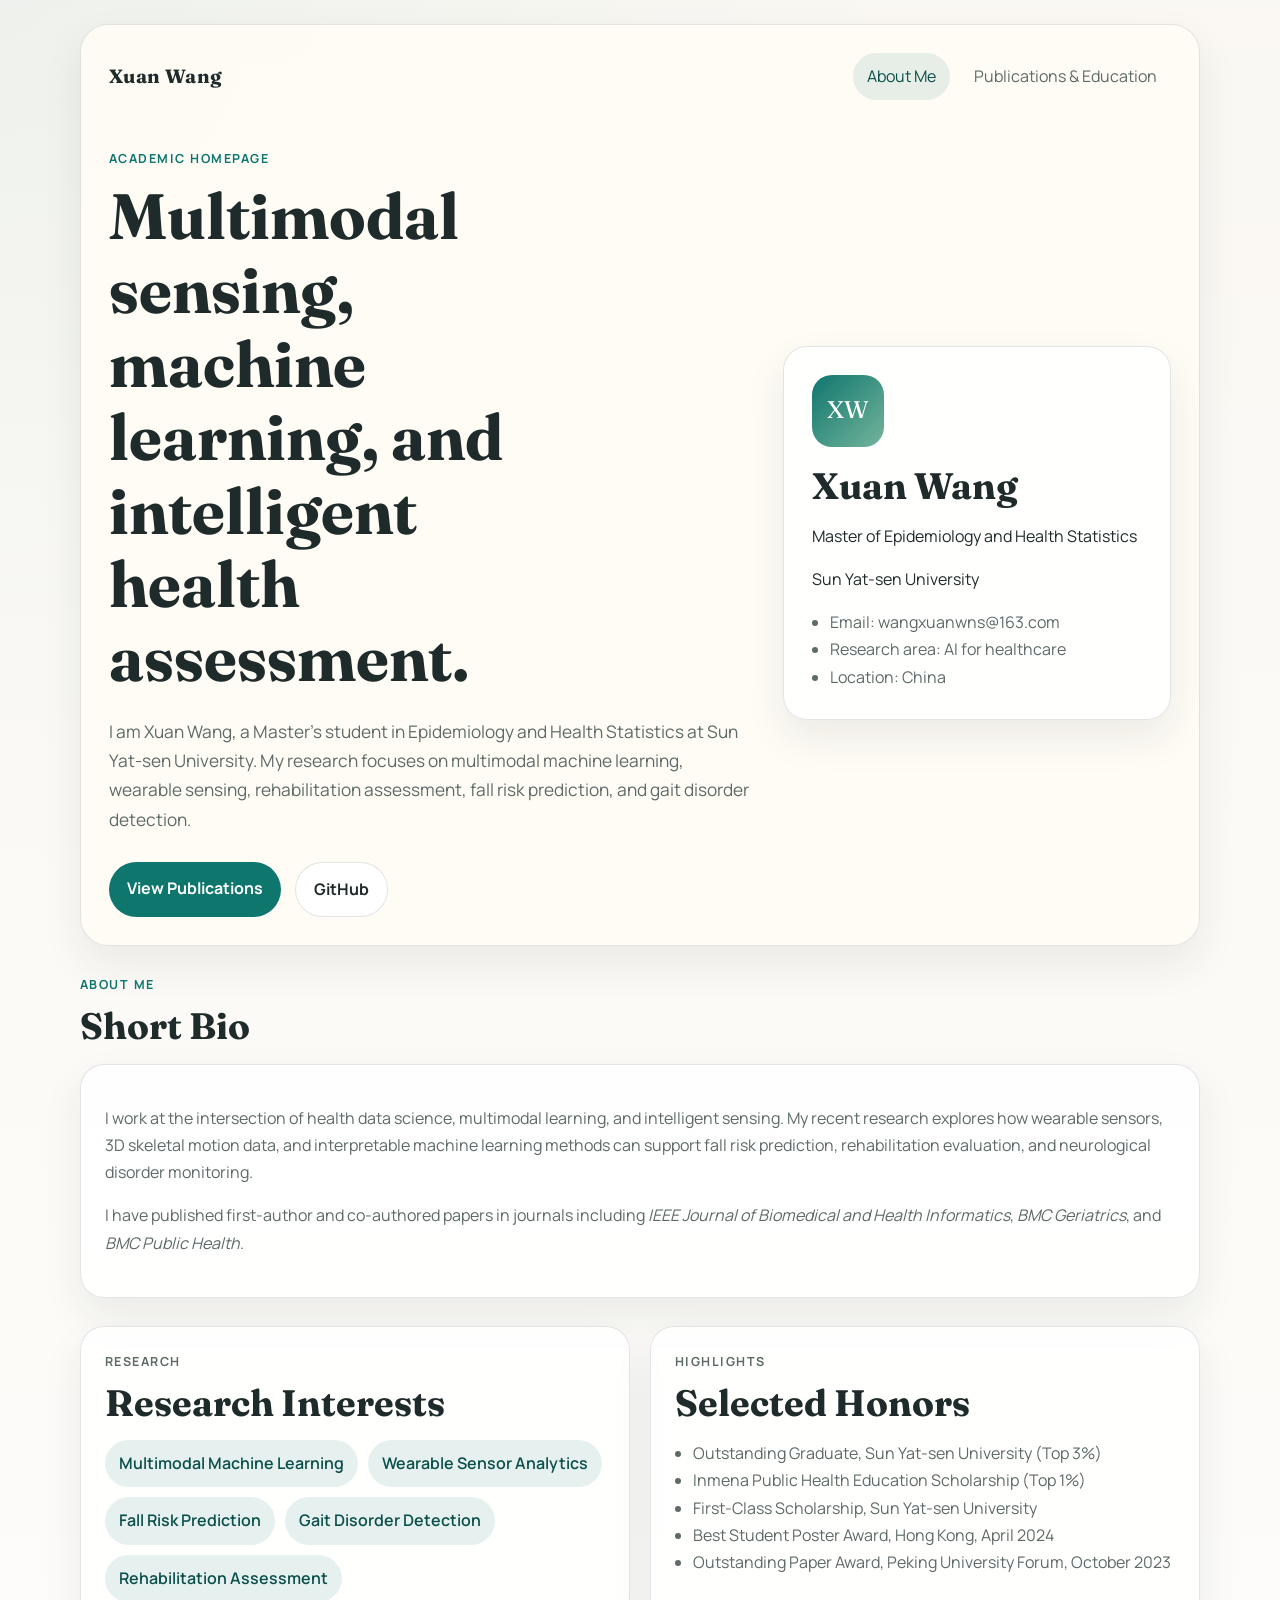
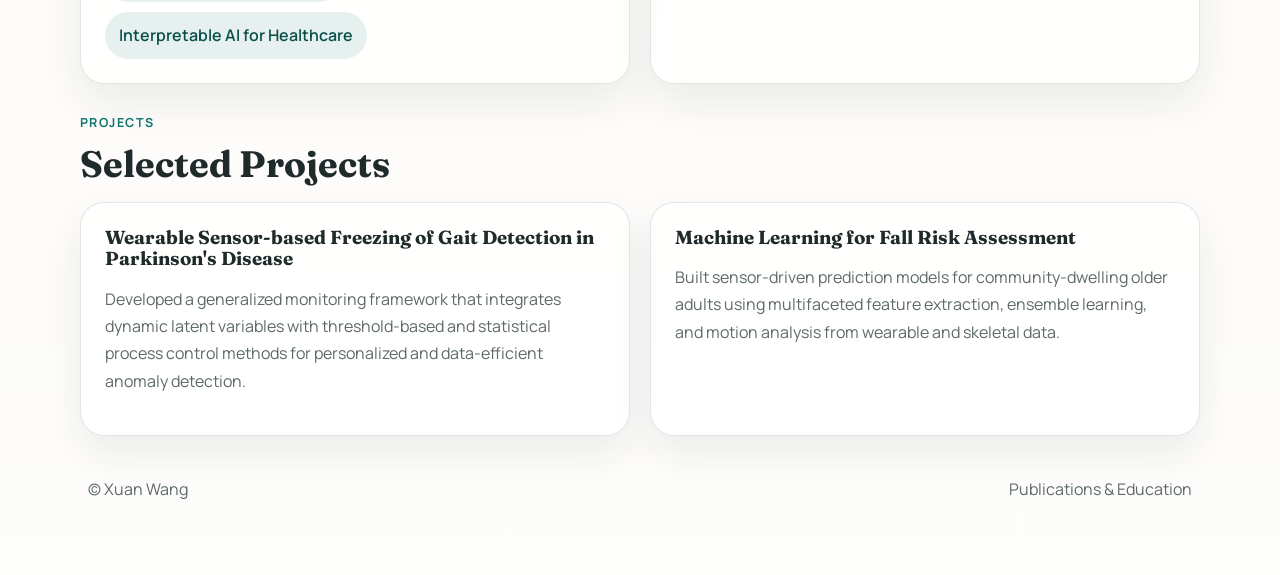
==== index.html @ caee06df "Create personal homepage" ====
<!DOCTYPE html>
<html lang="en">
<head>
  <meta charset="UTF-8">
  <meta name="viewport" content="width=device-width, initial-scale=1.0">
  <title>Xuan Wang | About Me</title>
  <link rel="preconnect" href="https://fonts.googleapis.com">
  <link rel="preconnect" href="https://fonts.gstatic.com" crossorigin>
  <link href="https://fonts.googleapis.com/css2?family=Fraunces:opsz,wght@9..144,600;9..144,700&family=Manrope:wght@400;500;600;700&display=swap" rel="stylesheet">
  <link rel="stylesheet" href="style.css">
</head>
<body>
  <div class="page-shell">
    <header class="hero">
      <nav class="topnav">
        <a class="brand" href="index.html">Xuan Wang</a>
        <div class="nav-links">
          <a class="active" href="index.html">About Me</a>
          <a href="publications.html">Publications & Education</a>
        </div>
      </nav>

      <section class="hero-grid">
        <div>
          <p class="eyebrow">Academic Homepage</p>
          <h1>Multimodal sensing, machine learning, and intelligent health assessment.</h1>
          <p class="lead">
            I am Xuan Wang, a Master's student in Epidemiology and Health Statistics at Sun Yat-sen University.
            My research focuses on multimodal machine learning, wearable sensing, rehabilitation assessment,
            fall risk prediction, and gait disorder detection.
          </p>
          <div class="button-row">
            <a class="button primary" href="publications.html">View Publications</a>
            <a class="button secondary" href="https://github.com/wangxuanwns">GitHub</a>
          </div>
        </div>
        <aside class="profile-card">
          <div class="profile-mark">XW</div>
          <h2>Xuan Wang</h2>
          <p>Master of Epidemiology and Health Statistics</p>
          <p>Sun Yat-sen University</p>
          <ul class="meta-list">
            <li>Email: <a href="mailto:wangxuanwns@163.com">wangxuanwns@163.com</a></li>
            <li>Research area: AI for healthcare</li>
            <li>Location: China</li>
          </ul>
        </aside>
      </section>
    </header>

    <main>
      <section class="section">
        <div class="section-heading">
          <p class="eyebrow">About Me</p>
          <h2>Short Bio</h2>
        </div>
        <div class="card">
          <p>
            I work at the intersection of health data science, multimodal learning, and intelligent sensing.
            My recent research explores how wearable sensors, 3D skeletal motion data, and interpretable machine
            learning methods can support fall risk prediction, rehabilitation evaluation, and neurological disorder monitoring.
          </p>
          <p>
            I have published first-author and co-authored papers in journals including
            <em>IEEE Journal of Biomedical and Health Informatics</em>, <em>BMC Geriatrics</em>,
            and <em>BMC Public Health</em>.
          </p>
        </div>
      </section>

      <section class="section two-column">
        <div class="card">
          <div class="section-heading compact">
            <p class="eyebrow">Research</p>
            <h2>Research Interests</h2>
          </div>
          <ul class="tag-list">
            <li>Multimodal Machine Learning</li>
            <li>Wearable Sensor Analytics</li>
            <li>Fall Risk Prediction</li>
            <li>Gait Disorder Detection</li>
            <li>Rehabilitation Assessment</li>
            <li>Interpretable AI for Healthcare</li>
          </ul>
        </div>

        <div class="card">
          <div class="section-heading compact">
            <p class="eyebrow">Highlights</p>
            <h2>Selected Honors</h2>
          </div>
          <ul class="plain-list">
            <li>Outstanding Graduate, Sun Yat-sen University (Top 3%)</li>
            <li>Inmena Public Health Education Scholarship (Top 1%)</li>
            <li>First-Class Scholarship, Sun Yat-sen University</li>
            <li>Best Student Poster Award, Hong Kong, April 2024</li>
            <li>Outstanding Paper Award, Peking University Forum, October 2023</li>
          </ul>
        </div>
      </section>

      <section class="section">
        <div class="section-heading">
          <p class="eyebrow">Projects</p>
          <h2>Selected Projects</h2>
        </div>
        <div class="project-grid">
          <article class="card project-card">
            <h3>Wearable Sensor-based Freezing of Gait Detection in Parkinson's Disease</h3>
            <p>
              Developed a generalized monitoring framework that integrates dynamic latent variables with threshold-based
              and statistical process control methods for personalized and data-efficient anomaly detection.
            </p>
          </article>
          <article class="card project-card">
            <h3>Machine Learning for Fall Risk Assessment</h3>
            <p>
              Built sensor-driven prediction models for community-dwelling older adults using multifaceted feature
              extraction, ensemble learning, and motion analysis from wearable and skeletal data.
            </p>
          </article>
        </div>
      </section>
    </main>

    <footer class="site-footer">
      <p>© Xuan Wang</p>
      <p><a href="publications.html">Publications & Education</a></p>
    </footer>
  </div>
</body>
</html>
---- style.css ----
:root {
  --bg: #f5efe4;
  --paper: rgba(255, 252, 246, 0.92);
  --ink: #1f2a2b;
  --muted: #5d6a67;
  --line: rgba(31, 42, 43, 0.12);
  --accent: #0f766e;
  --accent-deep: #0b4f4b;
  --glow: radial-gradient(circle at top left, rgba(15, 118, 110, 0.12), transparent 35%);
  --shadow: 0 18px 40px rgba(31, 42, 43, 0.08);
}

* {
  box-sizing: border-box;
}

html {
  scroll-behavior: smooth;
}

body {
  margin: 0;
  color: var(--ink);
  background:
    linear-gradient(180deg, rgba(255, 255, 255, 0.55), rgba(255, 255, 255, 0.88)),
    var(--glow),
    var(--bg);
  font-family: "Manrope", sans-serif;
  line-height: 1.7;
}

a {
  color: inherit;
  text-decoration: none;
}

.page-shell {
  width: min(1120px, calc(100% - 32px));
  margin: 0 auto;
  padding: 24px 0 48px;
}

.hero,
.subhero {
  background: var(--paper);
  border: 1px solid var(--line);
  border-radius: 28px;
  box-shadow: var(--shadow);
  overflow: hidden;
}

.hero {
  padding: 28px;
}

.subhero {
  padding: 28px 28px 18px;
}

.topnav {
  display: flex;
  align-items: center;
  justify-content: space-between;
  gap: 16px;
}

.brand {
  font-family: "Fraunces", serif;
  font-size: 1.2rem;
  font-weight: 700;
  letter-spacing: 0.02em;
}

.nav-links {
  display: flex;
  flex-wrap: wrap;
  gap: 10px;
}

.nav-links a {
  padding: 10px 14px;
  border-radius: 999px;
  color: var(--muted);
}

.nav-links a.active,
.nav-links a:hover {
  background: rgba(15, 118, 110, 0.1);
  color: var(--accent-deep);
}

.hero-grid {
  display: grid;
  grid-template-columns: 1.5fr 0.9fr;
  gap: 28px;
  margin-top: 48px;
  align-items: center;
}

.subhero-copy {
  padding: 56px 0 18px;
}

.eyebrow {
  margin: 0 0 10px;
  color: var(--accent);
  text-transform: uppercase;
  letter-spacing: 0.12em;
  font-size: 0.78rem;
  font-weight: 700;
}

h1,
h2,
h3 {
  margin: 0;
  font-family: "Fraunces", serif;
  line-height: 1.15;
}

h1 {
  font-size: clamp(2.4rem, 5vw, 4.7rem);
  max-width: 11ch;
}

h2 {
  font-size: clamp(1.6rem, 3vw, 2.3rem);
}

h3 {
  font-size: 1.18rem;
}

.lead {
  max-width: 62ch;
  margin: 22px 0 0;
  color: var(--muted);
  font-size: 1.08rem;
}

.button-row {
  display: flex;
  flex-wrap: wrap;
  gap: 14px;
  margin-top: 28px;
}

.button {
  padding: 13px 18px;
  border-radius: 999px;
  font-weight: 700;
  transition: transform 180ms ease, background 180ms ease;
}

.button:hover {
  transform: translateY(-1px);
}

.button.primary {
  background: var(--accent);
  color: white;
}

.button.secondary {
  border: 1px solid var(--line);
  background: white;
}

.profile-card,
.card {
  background: rgba(255, 255, 255, 0.82);
  border: 1px solid var(--line);
  border-radius: 24px;
  box-shadow: var(--shadow);
}

.profile-card {
  padding: 28px;
}

.profile-mark {
  width: 72px;
  height: 72px;
  display: grid;
  place-items: center;
  border-radius: 20px;
  background: linear-gradient(135deg, #0f766e, #74b49b);
  color: white;
  font-family: "Fraunces", serif;
  font-size: 1.5rem;
  margin-bottom: 18px;
}

.meta-list,
.plain-list,
.tag-list {
  margin: 16px 0 0;
  padding-left: 18px;
}

.section {
  margin-top: 28px;
}

.section-heading {
  margin-bottom: 16px;
}

.section-heading.compact {
  margin-bottom: 8px;
}

.card {
  padding: 24px;
}

.two-column,
.project-grid {
  display: grid;
  grid-template-columns: repeat(2, minmax(0, 1fr));
  gap: 20px;
}

.timeline,
.stack {
  display: grid;
  gap: 16px;
}

.timeline-meta {
  color: var(--accent);
  font-weight: 700;
  margin-bottom: 10px;
}

.tag-list {
  display: flex;
  flex-wrap: wrap;
  gap: 10px;
  list-style: none;
  padding: 0;
}

.tag-list li {
  padding: 10px 14px;
  background: rgba(15, 118, 110, 0.1);
  color: var(--accent-deep);
  border-radius: 999px;
  font-weight: 600;
}

.pub-card p,
.project-card p,
.card p,
.plain-list li,
.meta-list li {
  color: var(--muted);
}

.site-footer {
  display: flex;
  justify-content: space-between;
  gap: 16px;
  padding: 24px 8px 8px;
  color: var(--muted);
}

@media (max-width: 820px) {
  .hero-grid,
  .two-column,
  .project-grid {
    grid-template-columns: 1fr;
  }

  .topnav,
  .site-footer {
    flex-direction: column;
    align-items: flex-start;
  }

  h1 {
    max-width: 14ch;
  }
}
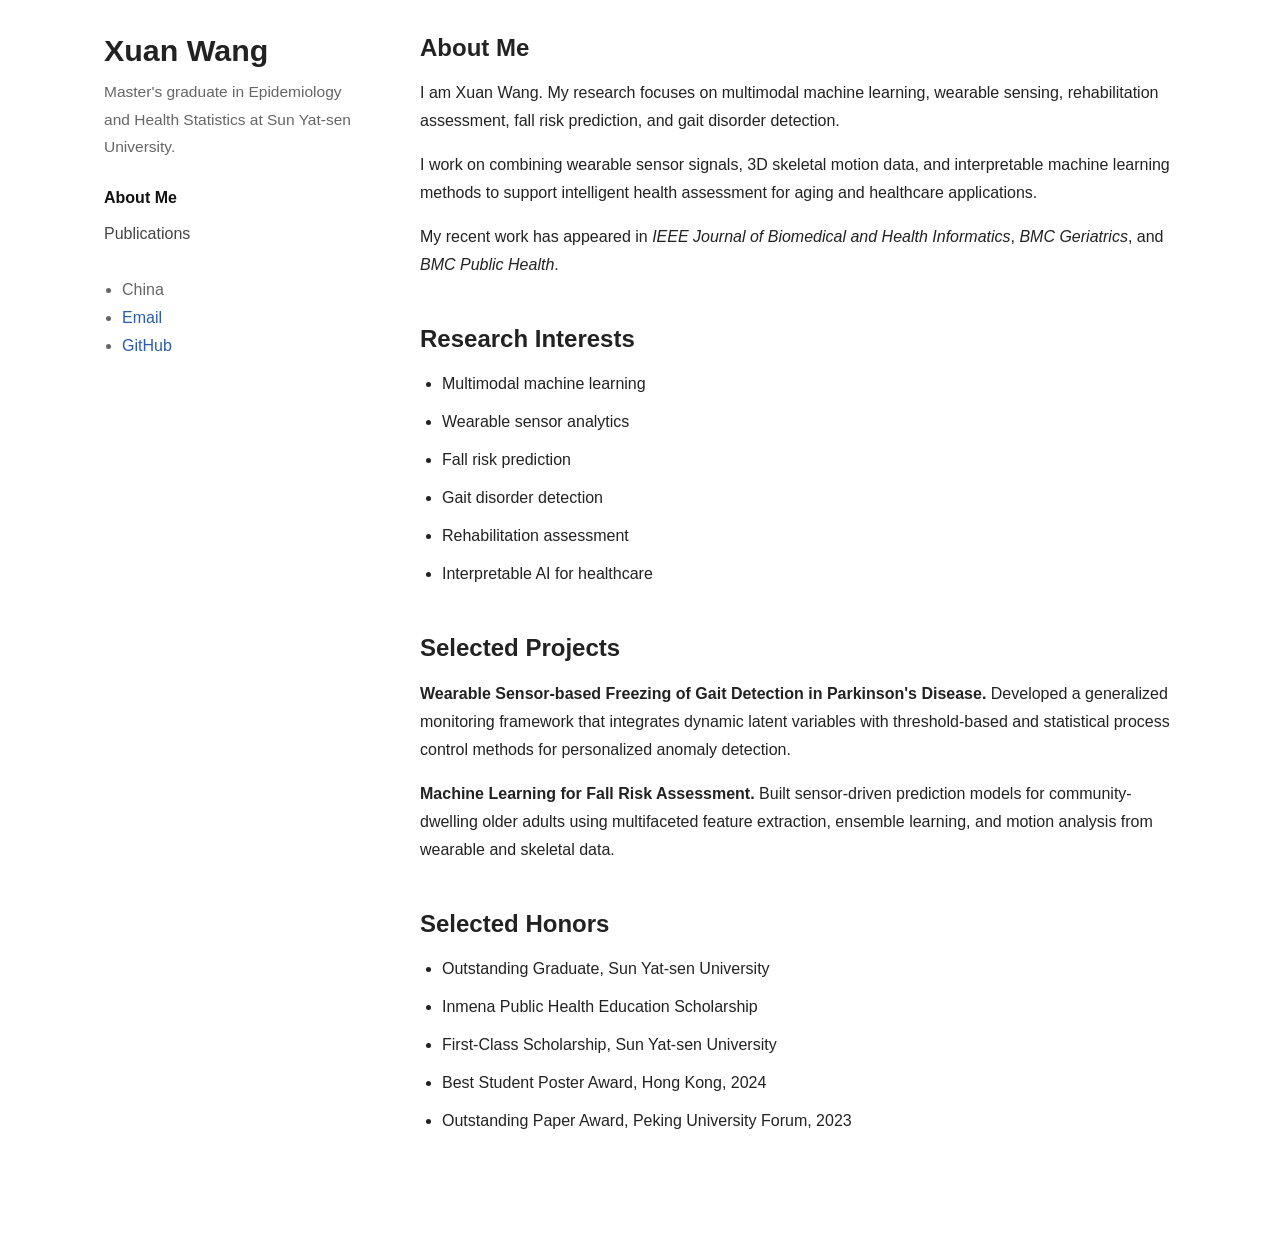
==== commit 3b69809b: "Simplify homepage layout" ====
--- a/index.html
+++ b/index.html
@@ -3,130 +3,83 @@
 <head>
   <meta charset="UTF-8">
   <meta name="viewport" content="width=device-width, initial-scale=1.0">
-  <title>Xuan Wang | About Me</title>
-  <link rel="preconnect" href="https://fonts.googleapis.com">
-  <link rel="preconnect" href="https://fonts.gstatic.com" crossorigin>
-  <link href="https://fonts.googleapis.com/css2?family=Fraunces:opsz,wght@9..144,600;9..144,700&family=Manrope:wght@400;500;600;700&display=swap" rel="stylesheet">
+  <title>Xuan Wang</title>
   <link rel="stylesheet" href="style.css">
 </head>
 <body>
-  <div class="page-shell">
-    <header class="hero">
-      <nav class="topnav">
-        <a class="brand" href="index.html">Xuan Wang</a>
-        <div class="nav-links">
+  <div class="site">
+    <aside class="sidebar">
+      <div class="sidebar-inner">
+        <h1 class="site-name">Xuan Wang</h1>
+        <p class="site-role">Master's graduate in Epidemiology and Health Statistics at Sun Yat-sen University.</p>
+
+        <nav class="sidebar-nav">
           <a class="active" href="index.html">About Me</a>
-          <a href="publications.html">Publications & Education</a>
-        </div>
-      </nav>
+          <a href="publications.html">Publications</a>
+        </nav>
 
-      <section class="hero-grid">
-        <div>
-          <p class="eyebrow">Academic Homepage</p>
-          <h1>Multimodal sensing, machine learning, and intelligent health assessment.</h1>
-          <p class="lead">
-            I am Xuan Wang, a Master's student in Epidemiology and Health Statistics at Sun Yat-sen University.
-            My research focuses on multimodal machine learning, wearable sensing, rehabilitation assessment,
-            fall risk prediction, and gait disorder detection.
-          </p>
-          <div class="button-row">
-            <a class="button primary" href="publications.html">View Publications</a>
-            <a class="button secondary" href="https://github.com/wangxuanwns">GitHub</a>
-          </div>
-        </div>
-        <aside class="profile-card">
-          <div class="profile-mark">XW</div>
-          <h2>Xuan Wang</h2>
-          <p>Master of Epidemiology and Health Statistics</p>
-          <p>Sun Yat-sen University</p>
-          <ul class="meta-list">
-            <li>Email: <a href="mailto:wangxuanwns@163.com">wangxuanwns@163.com</a></li>
-            <li>Research area: AI for healthcare</li>
-            <li>Location: China</li>
-          </ul>
-        </aside>
-      </section>
-    </header>
+        <ul class="sidebar-meta">
+          <li>China</li>
+          <li><a href="mailto:wangxuanwns@163.com">Email</a></li>
+          <li><a href="https://github.com/wangxuanwns">GitHub</a></li>
+        </ul>
+      </div>
+    </aside>
 
-    <main>
-      <section class="section">
-        <div class="section-heading">
-          <p class="eyebrow">About Me</p>
-          <h2>Short Bio</h2>
-        </div>
-        <div class="card">
-          <p>
-            I work at the intersection of health data science, multimodal learning, and intelligent sensing.
-            My recent research explores how wearable sensors, 3D skeletal motion data, and interpretable machine
-            learning methods can support fall risk prediction, rehabilitation evaluation, and neurological disorder monitoring.
-          </p>
-          <p>
-            I have published first-author and co-authored papers in journals including
-            <em>IEEE Journal of Biomedical and Health Informatics</em>, <em>BMC Geriatrics</em>,
-            and <em>BMC Public Health</em>.
-          </p>
-        </div>
+    <main class="content">
+      <section class="content-section">
+        <h2>About Me</h2>
+        <p>
+          I am Xuan Wang. My research focuses on multimodal machine learning, wearable sensing,
+          rehabilitation assessment, fall risk prediction, and gait disorder detection.
+        </p>
+        <p>
+          I work on combining wearable sensor signals, 3D skeletal motion data, and interpretable
+          machine learning methods to support intelligent health assessment for aging and healthcare applications.
+        </p>
+        <p>
+          My recent work has appeared in <em>IEEE Journal of Biomedical and Health Informatics</em>,
+          <em>BMC Geriatrics</em>, and <em>BMC Public Health</em>.
+        </p>
       </section>
 
-      <section class="section two-column">
-        <div class="card">
-          <div class="section-heading compact">
-            <p class="eyebrow">Research</p>
-            <h2>Research Interests</h2>
-          </div>
-          <ul class="tag-list">
-            <li>Multimodal Machine Learning</li>
-            <li>Wearable Sensor Analytics</li>
-            <li>Fall Risk Prediction</li>
-            <li>Gait Disorder Detection</li>
-            <li>Rehabilitation Assessment</li>
-            <li>Interpretable AI for Healthcare</li>
-          </ul>
-        </div>
-
-        <div class="card">
-          <div class="section-heading compact">
-            <p class="eyebrow">Highlights</p>
-            <h2>Selected Honors</h2>
-          </div>
-          <ul class="plain-list">
-            <li>Outstanding Graduate, Sun Yat-sen University (Top 3%)</li>
-            <li>Inmena Public Health Education Scholarship (Top 1%)</li>
-            <li>First-Class Scholarship, Sun Yat-sen University</li>
-            <li>Best Student Poster Award, Hong Kong, April 2024</li>
-            <li>Outstanding Paper Award, Peking University Forum, October 2023</li>
-          </ul>
-        </div>
+      <section class="content-section">
+        <h2>Research Interests</h2>
+        <ul>
+          <li>Multimodal machine learning</li>
+          <li>Wearable sensor analytics</li>
+          <li>Fall risk prediction</li>
+          <li>Gait disorder detection</li>
+          <li>Rehabilitation assessment</li>
+          <li>Interpretable AI for healthcare</li>
+        </ul>
       </section>
 
-      <section class="section">
-        <div class="section-heading">
-          <p class="eyebrow">Projects</p>
-          <h2>Selected Projects</h2>
-        </div>
-        <div class="project-grid">
-          <article class="card project-card">
-            <h3>Wearable Sensor-based Freezing of Gait Detection in Parkinson's Disease</h3>
-            <p>
-              Developed a generalized monitoring framework that integrates dynamic latent variables with threshold-based
-              and statistical process control methods for personalized and data-efficient anomaly detection.
-            </p>
-          </article>
-          <article class="card project-card">
-            <h3>Machine Learning for Fall Risk Assessment</h3>
-            <p>
-              Built sensor-driven prediction models for community-dwelling older adults using multifaceted feature
-              extraction, ensemble learning, and motion analysis from wearable and skeletal data.
-            </p>
-          </article>
-        </div>
+      <section class="content-section">
+        <h2>Selected Projects</h2>
+        <p>
+          <strong>Wearable Sensor-based Freezing of Gait Detection in Parkinson's Disease.</strong>
+          Developed a generalized monitoring framework that integrates dynamic latent variables with
+          threshold-based and statistical process control methods for personalized anomaly detection.
+        </p>
+        <p>
+          <strong>Machine Learning for Fall Risk Assessment.</strong>
+          Built sensor-driven prediction models for community-dwelling older adults using multifaceted
+          feature extraction, ensemble learning, and motion analysis from wearable and skeletal data.
+        </p>
+      </section>
+
+      <section class="content-section">
+        <h2>Selected Honors</h2>
+        <ul>
+          <li>Outstanding Graduate, Sun Yat-sen University</li>
+          <li>Inmena Public Health Education Scholarship</li>
+          <li>First-Class Scholarship, Sun Yat-sen University</li>
+          <li>Best Student Poster Award, Hong Kong, 2024</li>
+          <li>Outstanding Paper Award, Peking University Forum, 2023</li>
+        </ul>
       </section>
     </main>
-
-    <footer class="site-footer">
-      <p>© Xuan Wang</p>
-      <p><a href="publications.html">Publications & Education</a></p>
-    </footer>
   </div>
 </body>
 </html>
--- a/style.css
+++ b/style.css
@@ -1,284 +1,124 @@
-:root {
-  --bg: #f5efe4;
-  --paper: rgba(255, 252, 246, 0.92);
-  --ink: #1f2a2b;
-  --muted: #5d6a67;
-  --line: rgba(31, 42, 43, 0.12);
-  --accent: #0f766e;
-  --accent-deep: #0b4f4b;
-  --glow: radial-gradient(circle at top left, rgba(15, 118, 110, 0.12), transparent 35%);
-  --shadow: 0 18px 40px rgba(31, 42, 43, 0.08);
-}
-
 * {
   box-sizing: border-box;
 }
 
-html {
-  scroll-behavior: smooth;
-}
-
 body {
   margin: 0;
-  color: var(--ink);
-  background:
-    linear-gradient(180deg, rgba(255, 255, 255, 0.55), rgba(255, 255, 255, 0.88)),
-    var(--glow),
-    var(--bg);
-  font-family: "Manrope", sans-serif;
-  line-height: 1.7;
+  background: #ffffff;
+  color: #222222;
+  font-family: -apple-system, BlinkMacSystemFont, "Segoe UI", sans-serif;
+  font-size: 16px;
+  line-height: 1.75;
 }
 
 a {
-  color: inherit;
+  color: #2a5db0;
   text-decoration: none;
 }
 
-.page-shell {
-  width: min(1120px, calc(100% - 32px));
-  margin: 0 auto;
-  padding: 24px 0 48px;
+a:hover {
+  text-decoration: underline;
 }
 
-.hero,
-.subhero {
-  background: var(--paper);
-  border: 1px solid var(--line);
-  border-radius: 28px;
-  box-shadow: var(--shadow);
-  overflow: hidden;
+.site {
+  max-width: 1120px;
+  margin: 0 auto;
+  padding: 32px 24px 64px;
+  display: grid;
+  grid-template-columns: 260px minmax(0, 1fr);
+  gap: 56px;
 }
 
-.hero {
-  padding: 28px;
+.sidebar {
+  position: relative;
 }
 
-.subhero {
-  padding: 28px 28px 18px;
+.sidebar-inner {
+  position: sticky;
+  top: 32px;
 }
 
-.topnav {
-  display: flex;
-  align-items: center;
-  justify-content: space-between;
-  gap: 16px;
+.site-name {
+  margin: 0 0 10px;
+  font-size: 1.9rem;
+  font-weight: 700;
+  line-height: 1.2;
 }
 
-.brand {
-  font-family: "Fraunces", serif;
-  font-size: 1.2rem;
-  font-weight: 700;
-  letter-spacing: 0.02em;
+.site-role {
+  margin: 0 0 24px;
+  color: #666666;
+  font-size: 0.97rem;
 }
 
-.nav-links {
+.sidebar-nav {
   display: flex;
-  flex-wrap: wrap;
-  gap: 10px;
+  flex-direction: column;
+  gap: 8px;
+  margin-bottom: 28px;
 }
 
-.nav-links a {
-  padding: 10px 14px;
-  border-radius: 999px;
-  color: var(--muted);
+.sidebar-nav a {
+  color: #444444;
 }
 
-.nav-links a.active,
-.nav-links a:hover {
-  background: rgba(15, 118, 110, 0.1);
-  color: var(--accent-deep);
+.sidebar-nav a.active {
+  color: #111111;
+  font-weight: 600;
 }
 
-.hero-grid {
-  display: grid;
-  grid-template-columns: 1.5fr 0.9fr;
-  gap: 28px;
-  margin-top: 48px;
-  align-items: center;
+.sidebar-meta {
+  margin: 0;
+  padding-left: 18px;
+  color: #666666;
 }
 
-.subhero-copy {
-  padding: 56px 0 18px;
+.content {
+  min-width: 0;
 }
 
-.eyebrow {
-  margin: 0 0 10px;
-  color: var(--accent);
-  text-transform: uppercase;
-  letter-spacing: 0.12em;
-  font-size: 0.78rem;
+.content-section {
+  margin-bottom: 44px;
+}
+
+.content-section h2 {
+  margin: 0 0 16px;
+  font-size: 1.5rem;
+  font-weight: 700;
+  line-height: 1.3;
+}
+
+.content-section h3 {
+  margin: 28px 0 10px;
+  font-size: 1.08rem;
   font-weight: 700;
 }
 
-h1,
-h2,
-h3 {
-  margin: 0;
-  font-family: "Fraunces", serif;
-  line-height: 1.15;
+.content-section p {
+  margin: 0 0 16px;
 }
 
-h1 {
-  font-size: clamp(2.4rem, 5vw, 4.7rem);
-  max-width: 11ch;
+.content-section ul {
+  margin: 0;
+  padding-left: 22px;
 }
 
-h2 {
-  font-size: clamp(1.6rem, 3vw, 2.3rem);
+.content-section li {
+  margin-bottom: 10px;
 }
 
-h3 {
-  font-size: 1.18rem;
-}
-
-.lead {
-  max-width: 62ch;
-  margin: 22px 0 0;
-  color: var(--muted);
-  font-size: 1.08rem;
-}
-
-.button-row {
-  display: flex;
-  flex-wrap: wrap;
-  gap: 14px;
-  margin-top: 28px;
-}
-
-.button {
-  padding: 13px 18px;
-  border-radius: 999px;
-  font-weight: 700;
-  transition: transform 180ms ease, background 180ms ease;
-}
-
-.button:hover {
-  transform: translateY(-1px);
-}
-
-.button.primary {
-  background: var(--accent);
-  color: white;
-}
-
-.button.secondary {
-  border: 1px solid var(--line);
-  background: white;
-}
-
-.profile-card,
-.card {
-  background: rgba(255, 255, 255, 0.82);
-  border: 1px solid var(--line);
-  border-radius: 24px;
-  box-shadow: var(--shadow);
-}
-
-.profile-card {
-  padding: 28px;
-}
-
-.profile-mark {
-  width: 72px;
-  height: 72px;
-  display: grid;
-  place-items: center;
-  border-radius: 20px;
-  background: linear-gradient(135deg, #0f766e, #74b49b);
-  color: white;
-  font-family: "Fraunces", serif;
-  font-size: 1.5rem;
-  margin-bottom: 18px;
-}
-
-.meta-list,
-.plain-list,
-.tag-list {
-  margin: 16px 0 0;
-  padding-left: 18px;
-}
-
-.section {
-  margin-top: 28px;
-}
-
-.section-heading {
+.publication-list li {
   margin-bottom: 16px;
 }
 
-.section-heading.compact {
-  margin-bottom: 8px;
-}
-
-.card {
-  padding: 24px;
-}
-
-.two-column,
-.project-grid {
-  display: grid;
-  grid-template-columns: repeat(2, minmax(0, 1fr));
-  gap: 20px;
-}
-
-.timeline,
-.stack {
-  display: grid;
-  gap: 16px;
-}
-
-.timeline-meta {
-  color: var(--accent);
-  font-weight: 700;
-  margin-bottom: 10px;
-}
-
-.tag-list {
-  display: flex;
-  flex-wrap: wrap;
-  gap: 10px;
-  list-style: none;
-  padding: 0;
-}
-
-.tag-list li {
-  padding: 10px 14px;
-  background: rgba(15, 118, 110, 0.1);
-  color: var(--accent-deep);
-  border-radius: 999px;
-  font-weight: 600;
-}
-
-.pub-card p,
-.project-card p,
-.card p,
-.plain-list li,
-.meta-list li {
-  color: var(--muted);
-}
-
-.site-footer {
-  display: flex;
-  justify-content: space-between;
-  gap: 16px;
-  padding: 24px 8px 8px;
-  color: var(--muted);
-}
-
-@media (max-width: 820px) {
-  .hero-grid,
-  .two-column,
-  .project-grid {
+@media (max-width: 860px) {
+  .site {
     grid-template-columns: 1fr;
+    gap: 28px;
+    padding: 24px 20px 48px;
   }
 
-  .topnav,
-  .site-footer {
-    flex-direction: column;
-    align-items: flex-start;
-  }
-
-  h1 {
-    max-width: 14ch;
+  .sidebar-inner {
+    position: static;
   }
 }
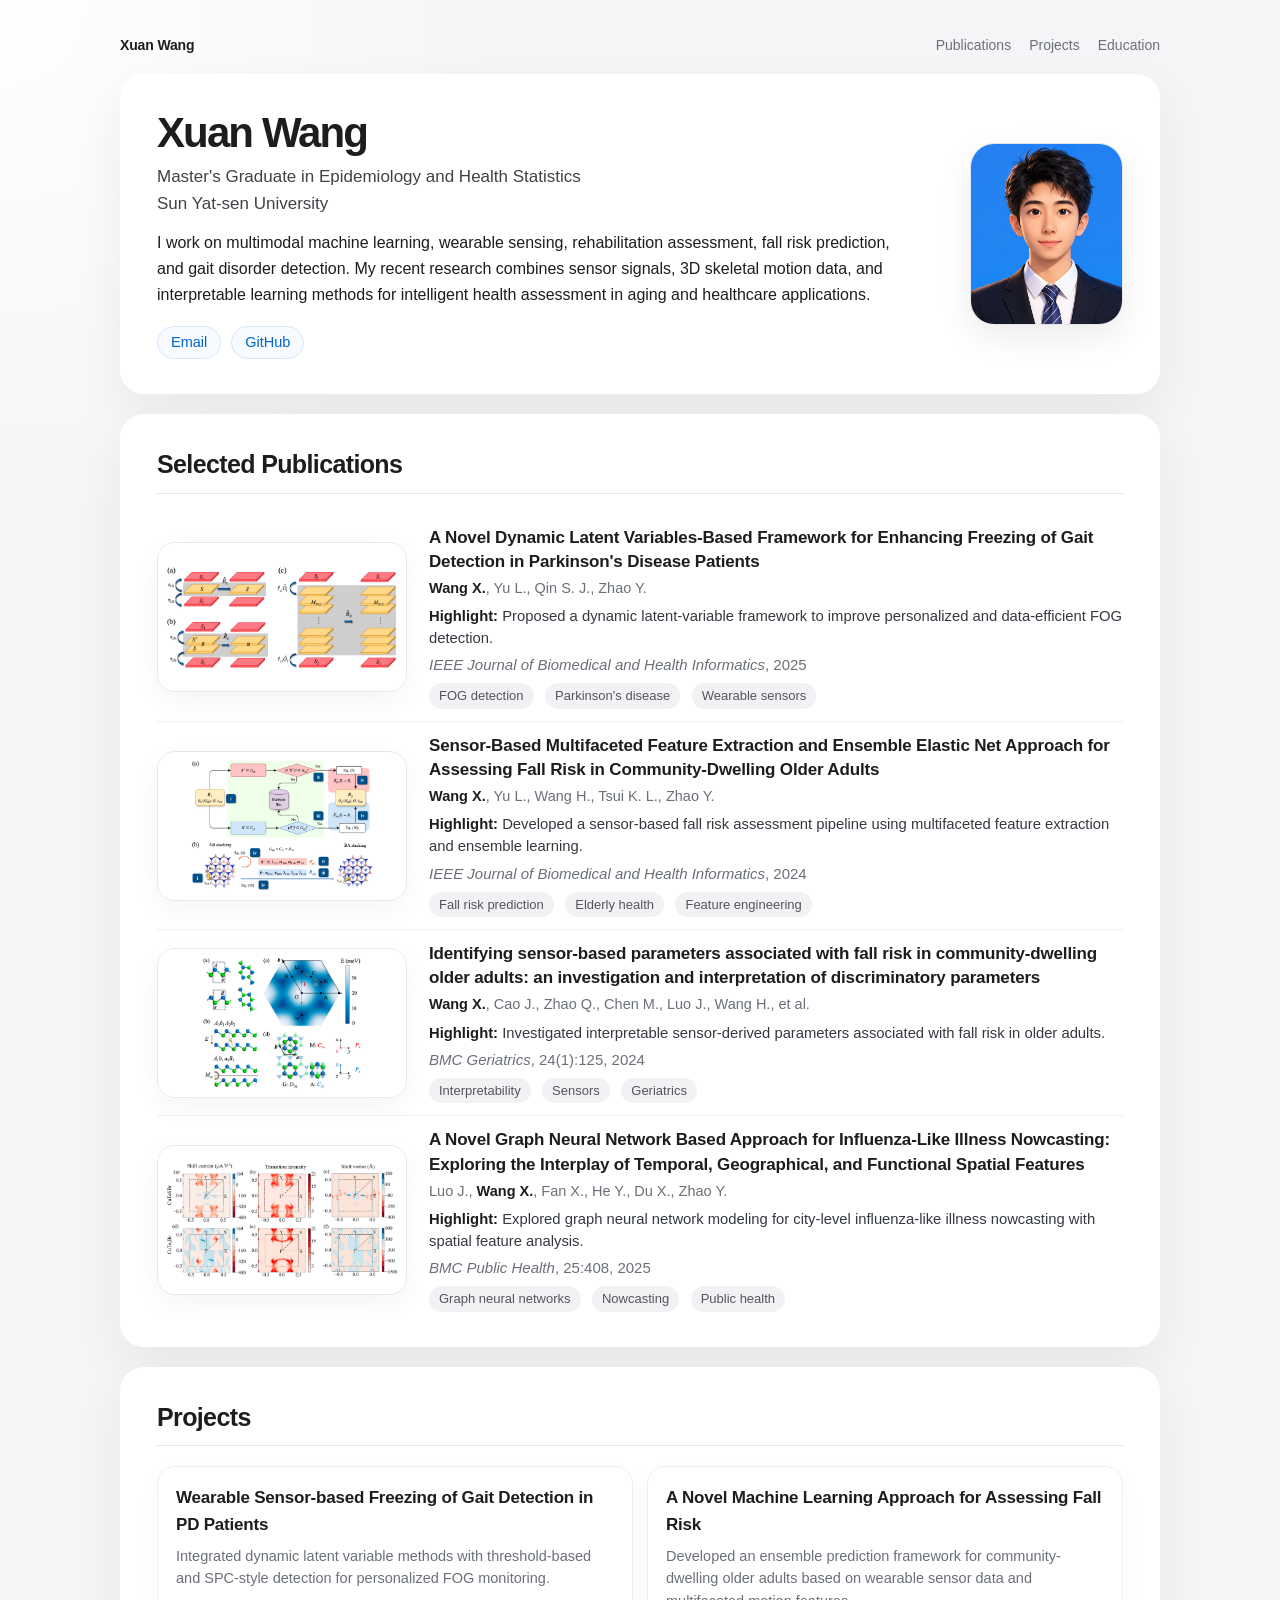
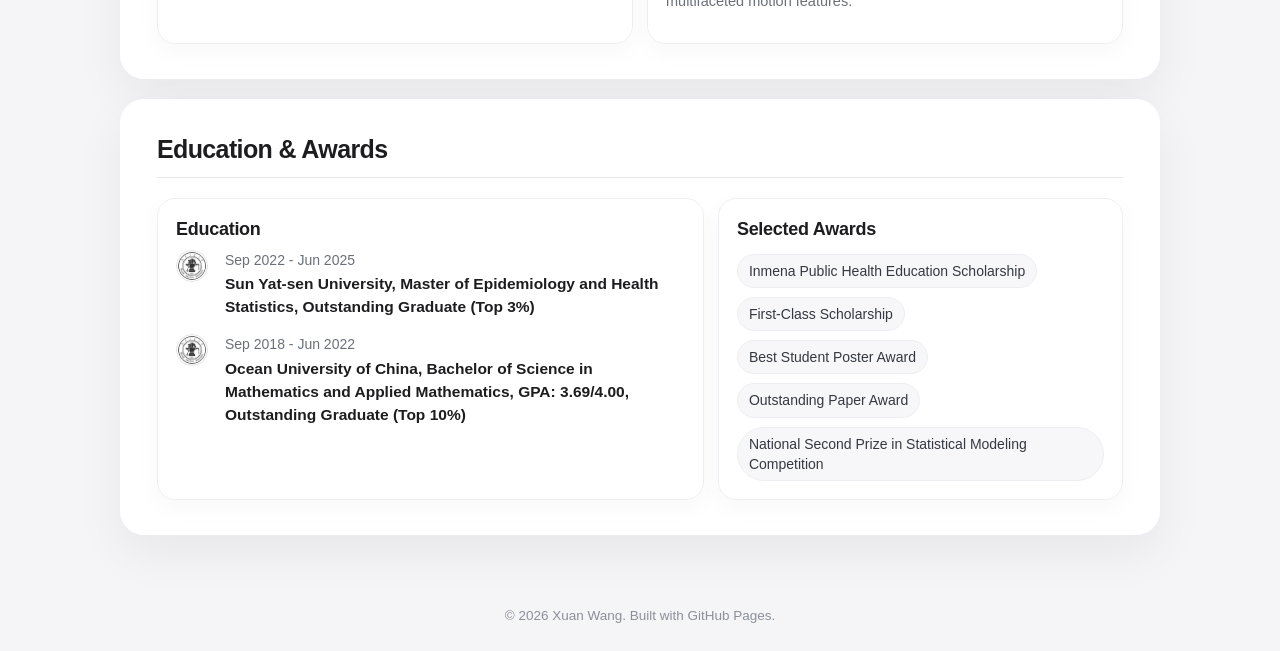
==== commit 2ea180ca: "Adopt minimal academic homepage template" ====
--- a/index.html
+++ b/index.html
@@ -3,83 +3,672 @@
 <head>
   <meta charset="UTF-8">
   <meta name="viewport" content="width=device-width, initial-scale=1.0">
-  <title>Xuan Wang</title>
-  <link rel="stylesheet" href="style.css">
+  <title>Xuan Wang | Academic Homepage</title>
+  <style>
+    :root {
+      --bg: #f5f5f7;
+      --card: rgba(255, 255, 255, 0.94);
+      --text: #1d1d1f;
+      --subtle: #3f4247;
+      --muted: #6b7078;
+      --line: #e5e5ea;
+      --link: #0066cc;
+      --chip: #f2f2f4;
+      --chip-text: #52565c;
+      --shadow: 0 18px 50px rgba(0, 0, 0, 0.06);
+      --soft-shadow: 0 8px 26px rgba(0, 0, 0, 0.045);
+      --radius: 24px;
+    }
+
+    * {
+      box-sizing: border-box;
+    }
+
+    html {
+      scroll-behavior: smooth;
+    }
+
+    body {
+      margin: 0;
+      font-family: -apple-system, BlinkMacSystemFont, "Segoe UI", "Microsoft YaHei", Arial, sans-serif;
+      line-height: 1.58;
+      color: var(--text);
+      background:
+        radial-gradient(circle at top left, rgba(255, 255, 255, 0.95), transparent 34rem),
+        var(--bg);
+      -webkit-font-smoothing: antialiased;
+    }
+
+    .container {
+      max-width: 1080px;
+      margin: 0 auto;
+      padding: 34px 20px 42px;
+    }
+
+    .top-nav {
+      display: flex;
+      justify-content: space-between;
+      align-items: center;
+      margin-bottom: 18px;
+      color: var(--muted);
+      font-size: 14px;
+    }
+
+    .nav-name {
+      font-weight: 650;
+      color: var(--text);
+      letter-spacing: -0.01em;
+    }
+
+    .nav-links {
+      display: flex;
+      gap: 18px;
+      flex-wrap: wrap;
+    }
+
+    .nav-links a {
+      color: var(--muted);
+      text-decoration: none;
+      transition: color 0.12s ease;
+    }
+
+    .nav-links a:hover {
+      color: var(--link);
+    }
+
+    .card {
+      background: var(--card);
+      border: 1px solid rgba(255, 255, 255, 0.74);
+      border-radius: var(--radius);
+      padding: 34px 36px;
+      margin-bottom: 20px;
+      box-shadow: var(--shadow);
+      backdrop-filter: blur(18px);
+    }
+
+    .hero {
+      display: grid;
+      grid-template-columns: 1fr auto;
+      gap: 42px;
+      align-items: center;
+    }
+
+    .profile-photo-wrap {
+      display: inline-flex;
+      align-items: center;
+      justify-content: center;
+      justify-self: end;
+      width: fit-content;
+      border-radius: 24px;
+      overflow: hidden;
+      background: #fff;
+      border: 1px solid var(--line);
+      box-shadow: 0 12px 34px rgba(0, 0, 0, 0.08);
+    }
+
+    .profile-photo {
+      height: 180px;
+      width: auto;
+      display: block;
+    }
+
+    h1 {
+      margin: 0 0 8px;
+      font-size: 42px;
+      line-height: 1.12;
+      letter-spacing: -0.045em;
+      font-weight: 760;
+    }
+
+    h2 {
+      margin: 0 0 20px;
+      padding-bottom: 12px;
+      border-bottom: 1px solid var(--line);
+      font-size: 25px;
+      line-height: 1.25;
+      letter-spacing: -0.025em;
+      font-weight: 720;
+    }
+
+    h3 {
+      margin: 0 0 8px;
+      font-size: 18px;
+      line-height: 1.35;
+      letter-spacing: -0.015em;
+      font-weight: 700;
+    }
+
+    p {
+      margin: 6px 0;
+    }
+
+    a {
+      color: var(--link);
+      text-decoration: none;
+    }
+
+    a:hover {
+      text-decoration: underline;
+    }
+
+    .identity {
+      font-size: 17px;
+      color: var(--subtle);
+      margin-bottom: 10px;
+    }
+
+    .about-line {
+      max-width: 760px;
+      margin-top: 12px;
+      color: var(--text);
+      font-size: 16px;
+      line-height: 1.62;
+    }
+
+    .links {
+      margin-top: 18px;
+      display: flex;
+      flex-wrap: wrap;
+      gap: 10px;
+    }
+
+    .pill-link,
+    .mini-link {
+      display: inline-flex;
+      align-items: center;
+      justify-content: center;
+      border-radius: 999px;
+      text-decoration: none;
+      transition: all 0.16s ease;
+      white-space: nowrap;
+    }
+
+    .pill-link {
+      padding: 5px 13px;
+      border: 1px solid #d7e6fb;
+      background: rgba(247, 250, 255, 0.9);
+      color: var(--link);
+      font-size: 14.5px;
+      line-height: 1.5;
+    }
+
+    .pill-link:hover,
+    .mini-link:hover {
+      text-decoration: none;
+      background: #edf5ff;
+      border-color: #bfd8f7;
+      transform: translateY(-1px);
+    }
+
+    .mini-links {
+      display: flex;
+      flex-wrap: wrap;
+      gap: 7px;
+      margin-top: 7px;
+    }
+
+    .mini-link {
+      padding: 4px 10px;
+      border: 1px solid #e1e7f0;
+      background: #fbfcff;
+      color: var(--link);
+      font-size: 13.5px;
+      line-height: 1.45;
+    }
+
+    .item-title {
+      font-weight: 680;
+      font-size: 17px;
+      line-height: 1.42;
+      letter-spacing: -0.01em;
+    }
+
+    .muted {
+      color: var(--muted);
+      font-size: 15px;
+      line-height: 1.48;
+    }
+
+    .authors {
+      margin-top: 4px;
+      color: var(--muted);
+      font-size: 14.5px;
+      line-height: 1.45;
+    }
+
+    .me {
+      color: var(--text);
+      font-weight: 720;
+    }
+
+    .highlight {
+      margin: 6px 0 5px;
+      color: #343840;
+      font-size: 14.8px;
+      line-height: 1.5;
+    }
+
+    .highlight-label {
+      color: var(--text);
+      font-weight: 680;
+    }
+
+    .tag {
+      display: inline-block;
+      margin: 7px 7px 0 0;
+      padding: 3px 10px;
+      border-radius: 999px;
+      background: var(--chip);
+      color: var(--chip-text);
+      font-size: 13px;
+      line-height: 1.5;
+    }
+
+    .publication-card {
+      display: grid;
+      grid-template-columns: 250px 1fr;
+      gap: 22px;
+      align-items: center;
+      padding: 12px 0;
+      border-bottom: 1px solid #f0f0f2;
+    }
+
+    .publication-card:last-child {
+      border-bottom: none;
+      padding-bottom: 0;
+    }
+
+    .publication-cover-wrap {
+      width: 250px;
+      height: 150px;
+      border-radius: 18px;
+      background: #fff;
+      border: 1px solid #e6e8ec;
+      box-shadow: var(--soft-shadow);
+      overflow: hidden;
+      display: flex;
+      align-items: center;
+      justify-content: center;
+      align-self: center;
+    }
+
+    .publication-cover {
+      width: 100%;
+      height: 100%;
+      object-fit: contain;
+      object-position: center;
+      display: block;
+      padding: 8px;
+      background: #fff;
+    }
+
+    .project-grid {
+      display: grid;
+      grid-template-columns: repeat(2, 1fr);
+      gap: 14px;
+    }
+
+    .project-card,
+    .info-panel {
+      background: rgba(255, 255, 255, 0.72);
+      border: 1px solid #eceef2;
+      border-radius: 18px;
+      padding: 18px;
+      box-shadow: 0 8px 24px rgba(0, 0, 0, 0.032);
+    }
+
+    .project-card {
+      min-height: 178px;
+      display: flex;
+      flex-direction: column;
+      justify-content: space-between;
+    }
+
+    .project-title {
+      font-size: 17px;
+      font-weight: 720;
+      letter-spacing: -0.012em;
+      margin-bottom: 6px;
+    }
+
+    .project-desc {
+      color: var(--muted);
+      font-size: 14.5px;
+      line-height: 1.55;
+    }
+
+    .experience-awards-grid {
+      display: grid;
+      grid-template-columns: 1.35fr 1fr;
+      gap: 14px;
+    }
+
+    .timeline {
+      position: relative;
+      display: grid;
+      gap: 16px;
+      margin-top: 8px;
+    }
+
+    .timeline-item {
+      display: grid;
+      grid-template-columns: 38px 1fr;
+      gap: 11px;
+      align-items: start;
+    }
+
+    .school-logo {
+      width: 32px;
+      height: 32px;
+      border-radius: 50%;
+      object-fit: contain;
+      background: #fff;
+      border: 1px solid var(--line);
+      padding: 1px;
+      display: block;
+    }
+
+    .timeline-time {
+      color: var(--muted);
+      font-size: 14px;
+      line-height: 1.45;
+      margin-bottom: 2px;
+    }
+
+    .timeline-title {
+      font-size: 15.5px;
+      line-height: 1.5;
+      color: var(--text);
+      font-weight: 620;
+    }
+
+    .award-list {
+      display: flex;
+      flex-wrap: wrap;
+      gap: 9px;
+      margin-top: 12px;
+    }
+
+    .award-chip {
+      display: inline-flex;
+      align-items: center;
+      padding: 6px 11px;
+      border-radius: 999px;
+      background: #f7f7f9;
+      border: 1px solid #eceef2;
+      color: #343840;
+      font-size: 14px;
+      line-height: 1.45;
+    }
+
+    .footer {
+      text-align: center;
+      color: #8a8f98;
+      font-size: 13.5px;
+      padding: 8px 0 24px;
+    }
+
+    @media (max-width: 900px) {
+      .project-grid,
+      .experience-awards-grid {
+        grid-template-columns: 1fr;
+      }
+
+      .project-card {
+        min-height: auto;
+      }
+    }
+
+    @media (max-width: 820px) {
+      .container {
+        padding: 24px 14px 36px;
+      }
+
+      .top-nav {
+        display: none;
+      }
+
+      .card {
+        padding: 26px 24px;
+        border-radius: 20px;
+      }
+
+      .hero {
+        grid-template-columns: 1fr;
+        gap: 24px;
+      }
+
+      .profile-photo-wrap {
+        justify-self: center;
+        width: fit-content;
+      }
+
+      .profile-photo {
+        height: 155px;
+      }
+
+      .publication-card {
+        grid-template-columns: 1fr;
+        gap: 14px;
+        align-items: start;
+      }
+
+      .publication-cover-wrap {
+        width: 100%;
+        height: 210px;
+      }
+    }
+
+    @media (max-width: 560px) {
+      h1 {
+        font-size: 34px;
+      }
+
+      h2 {
+        font-size: 23px;
+      }
+
+      .identity,
+      .about-line {
+        font-size: 15.5px;
+      }
+
+      .links {
+        gap: 8px;
+      }
+
+      .pill-link {
+        font-size: 14px;
+        padding: 5px 11px;
+      }
+
+      .publication-cover-wrap {
+        height: 190px;
+      }
+    }
+  </style>
 </head>
 <body>
-  <div class="site">
-    <aside class="sidebar">
-      <div class="sidebar-inner">
-        <h1 class="site-name">Xuan Wang</h1>
-        <p class="site-role">Master's graduate in Epidemiology and Health Statistics at Sun Yat-sen University.</p>
-
-        <nav class="sidebar-nav">
-          <a class="active" href="index.html">About Me</a>
-          <a href="publications.html">Publications</a>
-        </nav>
-
-        <ul class="sidebar-meta">
-          <li>China</li>
-          <li><a href="mailto:wangxuanwns@163.com">Email</a></li>
-          <li><a href="https://github.com/wangxuanwns">GitHub</a></li>
-        </ul>
-      </div>
-    </aside>
-
-    <main class="content">
-      <section class="content-section">
-        <h2>About Me</h2>
-        <p>
-          I am Xuan Wang. My research focuses on multimodal machine learning, wearable sensing,
-          rehabilitation assessment, fall risk prediction, and gait disorder detection.
+  <main class="container">
+    <nav class="top-nav">
+      <div class="nav-name">Xuan Wang</div>
+      <div class="nav-links">
+        <a href="#publications">Publications</a>
+        <a href="#projects">Projects</a>
+        <a href="#experience">Education</a>
+      </div>
+    </nav>
+
+    <section class="card hero">
+      <div>
+        <h1>Xuan Wang</h1>
+        <p class="identity">
+          Master's Graduate in Epidemiology and Health Statistics<br>
+          Sun Yat-sen University
         </p>
-        <p>
-          I work on combining wearable sensor signals, 3D skeletal motion data, and interpretable
-          machine learning methods to support intelligent health assessment for aging and healthcare applications.
+        <p class="about-line">
+          I work on multimodal machine learning, wearable sensing, rehabilitation assessment, fall risk prediction,
+          and gait disorder detection. My recent research combines sensor signals, 3D skeletal motion data, and
+          interpretable learning methods for intelligent health assessment in aging and healthcare applications.
         </p>
-        <p>
-          My recent work has appeared in <em>IEEE Journal of Biomedical and Health Informatics</em>,
-          <em>BMC Geriatrics</em>, and <em>BMC Public Health</em>.
-        </p>
-      </section>
-
-      <section class="content-section">
-        <h2>Research Interests</h2>
-        <ul>
-          <li>Multimodal machine learning</li>
-          <li>Wearable sensor analytics</li>
-          <li>Fall risk prediction</li>
-          <li>Gait disorder detection</li>
-          <li>Rehabilitation assessment</li>
-          <li>Interpretable AI for healthcare</li>
-        </ul>
-      </section>
-
-      <section class="content-section">
-        <h2>Selected Projects</h2>
-        <p>
-          <strong>Wearable Sensor-based Freezing of Gait Detection in Parkinson's Disease.</strong>
-          Developed a generalized monitoring framework that integrates dynamic latent variables with
-          threshold-based and statistical process control methods for personalized anomaly detection.
-        </p>
-        <p>
-          <strong>Machine Learning for Fall Risk Assessment.</strong>
-          Built sensor-driven prediction models for community-dwelling older adults using multifaceted
-          feature extraction, ensemble learning, and motion analysis from wearable and skeletal data.
-        </p>
-      </section>
-
-      <section class="content-section">
-        <h2>Selected Honors</h2>
-        <ul>
-          <li>Outstanding Graduate, Sun Yat-sen University</li>
-          <li>Inmena Public Health Education Scholarship</li>
-          <li>First-Class Scholarship, Sun Yat-sen University</li>
-          <li>Best Student Poster Award, Hong Kong, 2024</li>
-          <li>Outstanding Paper Award, Peking University Forum, 2023</li>
-        </ul>
-      </section>
-    </main>
-  </div>
+        <div class="links">
+          <a class="pill-link" href="mailto:wangxuanwns@163.com">Email</a>
+          <a class="pill-link" href="https://github.com/wangxuanwns" target="_blank">GitHub</a>
+        </div>
+      </div>
+
+      <div class="profile-photo-wrap">
+        <img src="assets/profile.jpg" alt="Profile photo" class="profile-photo">
+      </div>
+    </section>
+
+    <section class="card" id="publications">
+      <h2>Selected Publications</h2>
+
+      <div class="publication-card">
+        <div class="publication-cover-wrap">
+          <img src="assets/pub-1.jpg" alt="Publication cover 1" class="publication-cover">
+        </div>
+        <div>
+          <div class="item-title">
+            A Novel Dynamic Latent Variables-Based Framework for Enhancing Freezing of Gait Detection in Parkinson's Disease Patients
+          </div>
+          <div class="authors"><span class="me">Wang X.</span>, Yu L., Qin S. J., Zhao Y.</div>
+          <div class="highlight">
+            <span class="highlight-label">Highlight:</span>
+            Proposed a dynamic latent-variable framework to improve personalized and data-efficient FOG detection.
+          </div>
+          <div class="muted"><em>IEEE Journal of Biomedical and Health Informatics</em>, 2025</div>
+          <span class="tag">FOG detection</span>
+          <span class="tag">Parkinson's disease</span>
+          <span class="tag">Wearable sensors</span>
+        </div>
+      </div>
+
+      <div class="publication-card">
+        <div class="publication-cover-wrap">
+          <img src="assets/pub-2.jpg" alt="Publication cover 2" class="publication-cover">
+        </div>
+        <div>
+          <div class="item-title">
+            Sensor-Based Multifaceted Feature Extraction and Ensemble Elastic Net Approach for Assessing Fall Risk in Community-Dwelling Older Adults
+          </div>
+          <div class="authors"><span class="me">Wang X.</span>, Yu L., Wang H., Tsui K. L., Zhao Y.</div>
+          <div class="highlight">
+            <span class="highlight-label">Highlight:</span>
+            Developed a sensor-based fall risk assessment pipeline using multifaceted feature extraction and ensemble learning.
+          </div>
+          <div class="muted"><em>IEEE Journal of Biomedical and Health Informatics</em>, 2024</div>
+          <span class="tag">Fall risk prediction</span>
+          <span class="tag">Elderly health</span>
+          <span class="tag">Feature engineering</span>
+        </div>
+      </div>
+
+      <div class="publication-card">
+        <div class="publication-cover-wrap">
+          <img src="assets/pub-3.jpg" alt="Publication cover 3" class="publication-cover">
+        </div>
+        <div>
+          <div class="item-title">
+            Identifying sensor-based parameters associated with fall risk in community-dwelling older adults: an investigation and interpretation of discriminatory parameters
+          </div>
+          <div class="authors"><span class="me">Wang X.</span>, Cao J., Zhao Q., Chen M., Luo J., Wang H., et al.</div>
+          <div class="highlight">
+            <span class="highlight-label">Highlight:</span>
+            Investigated interpretable sensor-derived parameters associated with fall risk in older adults.
+          </div>
+          <div class="muted"><em>BMC Geriatrics</em>, 24(1):125, 2024</div>
+          <span class="tag">Interpretability</span>
+          <span class="tag">Sensors</span>
+          <span class="tag">Geriatrics</span>
+        </div>
+      </div>
+
+      <div class="publication-card">
+        <div class="publication-cover-wrap">
+          <img src="assets/pub-4.jpg" alt="Publication cover 4" class="publication-cover">
+        </div>
+        <div>
+          <div class="item-title">
+            A Novel Graph Neural Network Based Approach for Influenza-Like Illness Nowcasting: Exploring the Interplay of Temporal, Geographical, and Functional Spatial Features
+          </div>
+          <div class="authors">Luo J., <span class="me">Wang X.</span>, Fan X., He Y., Du X., Zhao Y.</div>
+          <div class="highlight">
+            <span class="highlight-label">Highlight:</span>
+            Explored graph neural network modeling for city-level influenza-like illness nowcasting with spatial feature analysis.
+          </div>
+          <div class="muted"><em>BMC Public Health</em>, 25:408, 2025</div>
+          <span class="tag">Graph neural networks</span>
+          <span class="tag">Nowcasting</span>
+          <span class="tag">Public health</span>
+        </div>
+      </div>
+    </section>
+
+    <section class="card" id="projects">
+      <h2>Projects</h2>
+      <div class="project-grid">
+        <div class="project-card">
+          <div>
+            <div class="project-title">Wearable Sensor-based Freezing of Gait Detection in PD Patients</div>
+            <div class="project-desc">
+              Integrated dynamic latent variable methods with threshold-based and SPC-style detection for personalized FOG monitoring.
+            </div>
+          </div>
+        </div>
+
+        <div class="project-card">
+          <div>
+            <div class="project-title">A Novel Machine Learning Approach for Assessing Fall Risk</div>
+            <div class="project-desc">
+              Developed an ensemble prediction framework for community-dwelling older adults based on wearable sensor data and multifaceted motion features.
+            </div>
+          </div>
+        </div>
+      </div>
+    </section>
+
+    <section class="card" id="experience">
+      <h2>Education & Awards</h2>
+      <div class="experience-awards-grid">
+        <div class="info-panel">
+          <h3>Education</h3>
+          <div class="timeline">
+            <div class="timeline-item">
+              <img class="school-logo" src="assets/university-logo-1.png" alt="University logo">
+              <div>
+                <div class="timeline-time">Sep 2022 - Jun 2025</div>
+                <div class="timeline-title">Sun Yat-sen University, Master of Epidemiology and Health Statistics, Outstanding Graduate (Top 3%)</div>
+              </div>
+            </div>
+
+            <div class="timeline-item">
+              <img class="school-logo" src="assets/university-logo-2.png" alt="University logo">
+              <div>
+                <div class="timeline-time">Sep 2018 - Jun 2022</div>
+                <div class="timeline-title">Ocean University of China, Bachelor of Science in Mathematics and Applied Mathematics, GPA: 3.69/4.00, Outstanding Graduate (Top 10%)</div>
+              </div>
+            </div>
+          </div>
+        </div>
+
+        <div class="info-panel">
+          <h3>Selected Awards</h3>
+          <div class="award-list">
+            <span class="award-chip">Inmena Public Health Education Scholarship</span>
+            <span class="award-chip">First-Class Scholarship</span>
+            <span class="award-chip">Best Student Poster Award</span>
+            <span class="award-chip">Outstanding Paper Award</span>
+            <span class="award-chip">National Second Prize in Statistical Modeling Competition</span>
+          </div>
+        </div>
+      </div>
+    </section>
+  </main>
+
+  <footer class="footer">
+    © 2026 Xuan Wang. Built with GitHub Pages.
+  </footer>
 </body>
 </html>
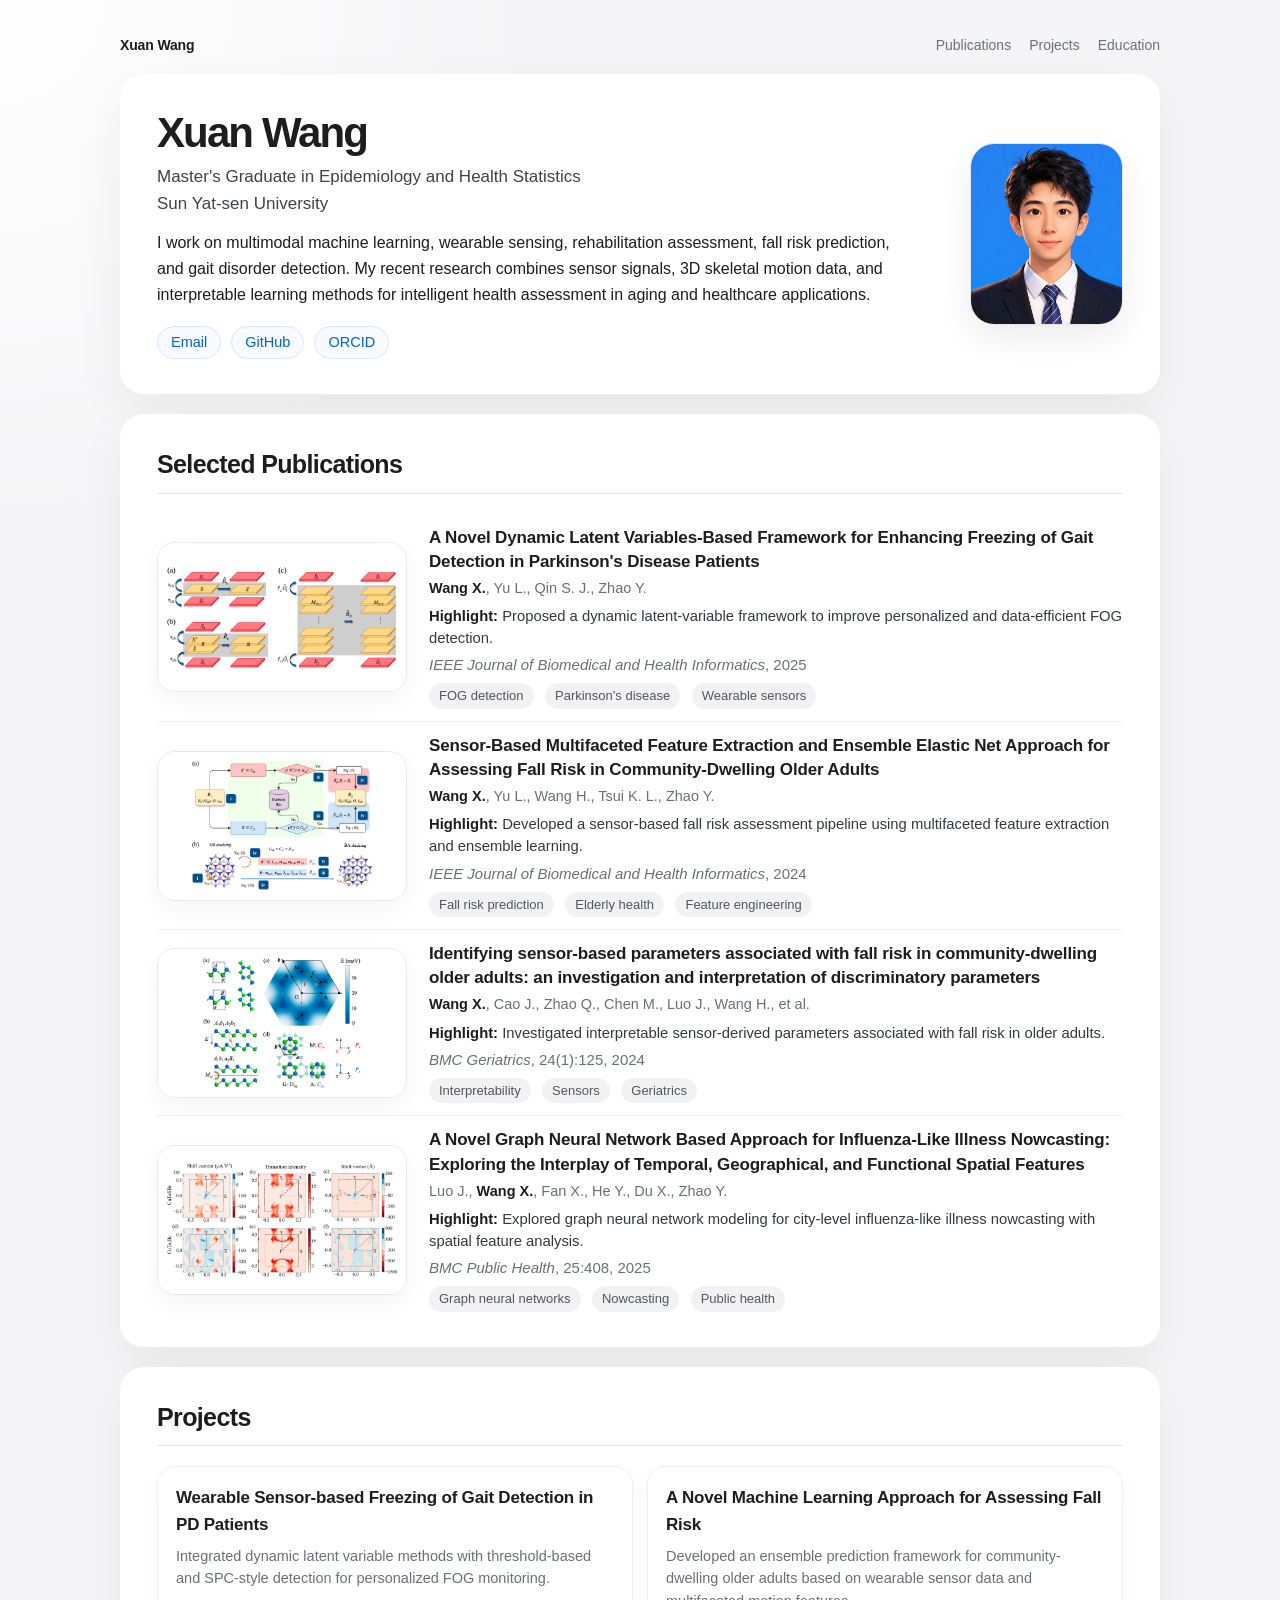
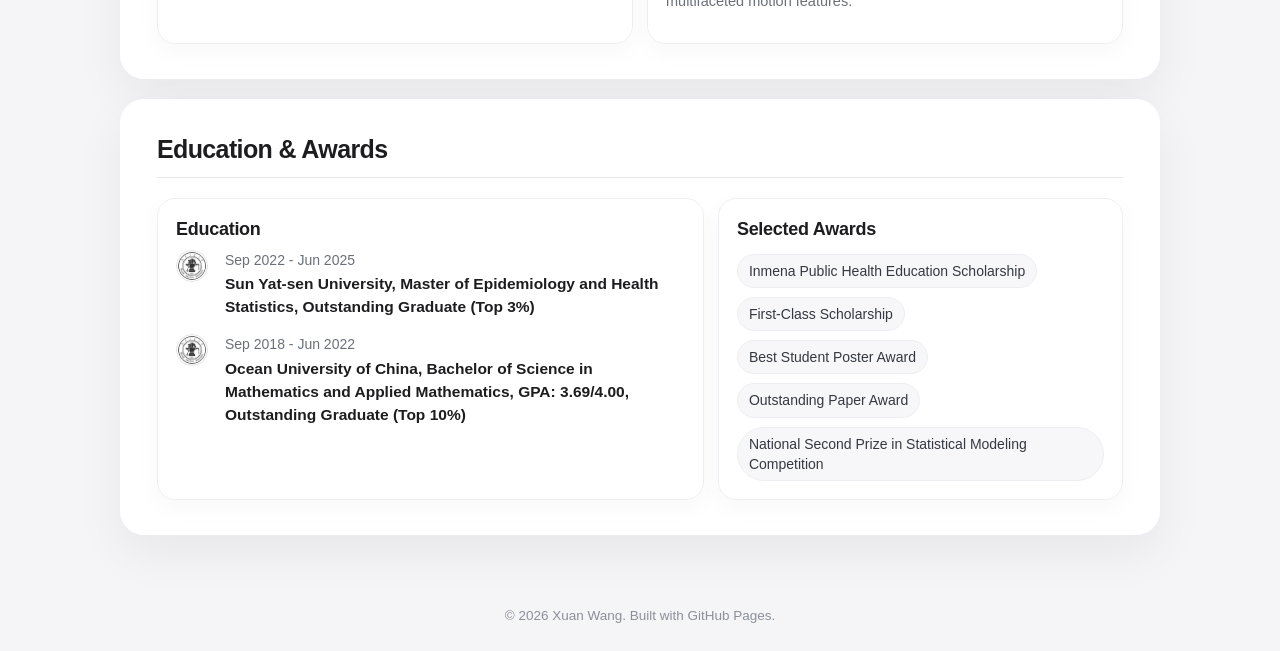
==== commit 20ac3577: "Add ORCID link" ====
--- a/index.html
+++ b/index.html
@@ -514,6 +514,7 @@
         <div class="links">
           <a class="pill-link" href="mailto:wangxuanwns@163.com">Email</a>
           <a class="pill-link" href="https://github.com/wangxuanwns" target="_blank">GitHub</a>
+          <a class="pill-link" href="https://orcid.org/0009-0008-4894-0380" target="_blank">ORCID</a>
         </div>
       </div>
 
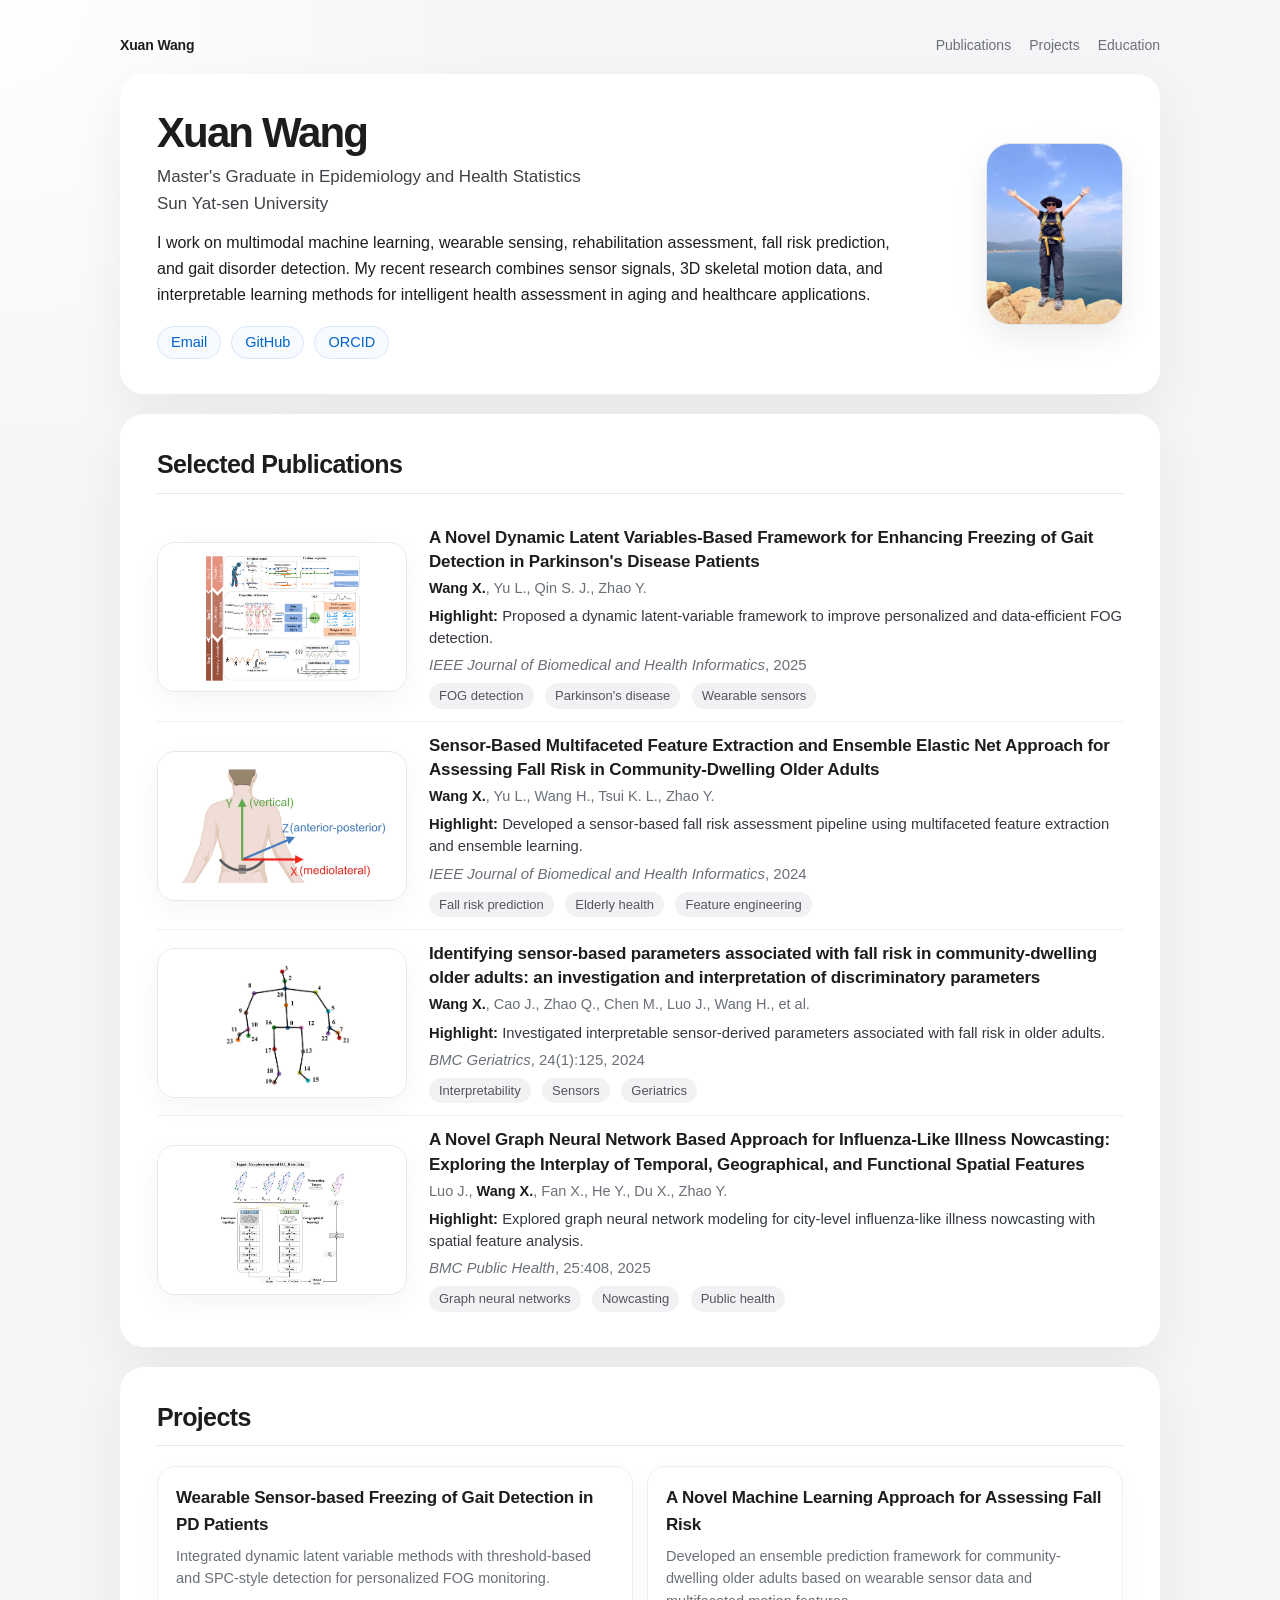
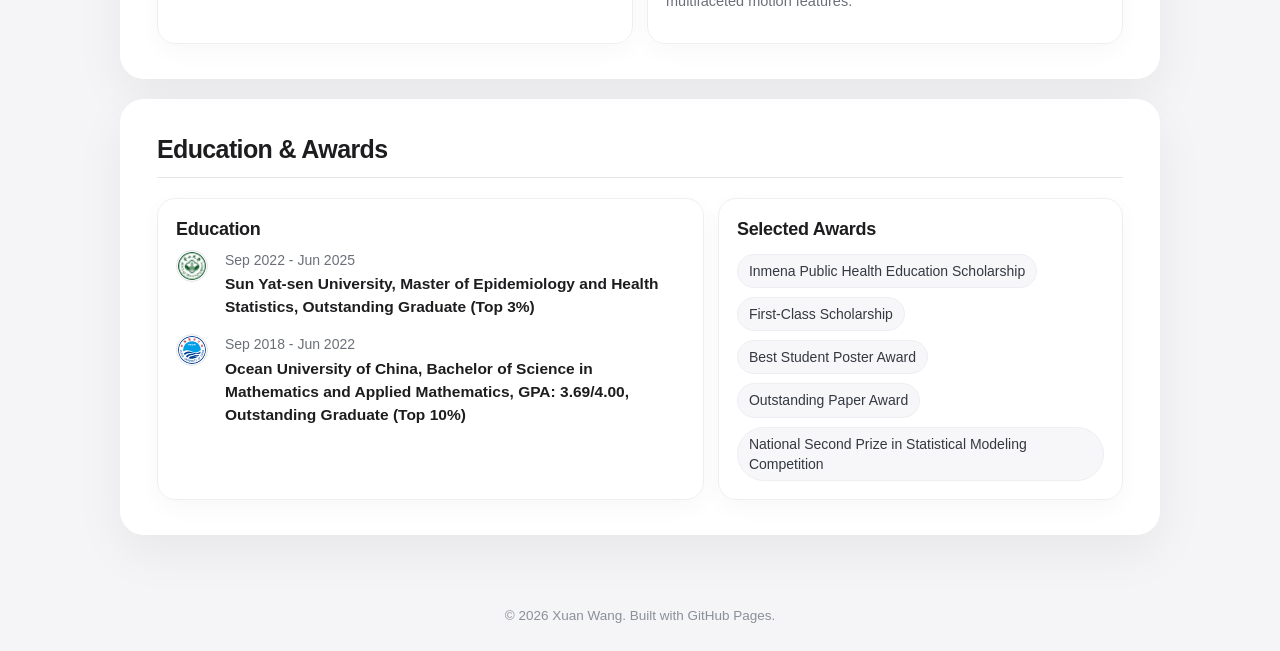
==== commit 96073bc0: "Update publication images and university logos" ====
--- a/index.html
+++ b/index.html
@@ -528,7 +528,7 @@
 
       <div class="publication-card">
         <div class="publication-cover-wrap">
-          <img src="assets/pub-1.jpg" alt="Publication cover 1" class="publication-cover">
+          <img src="assets/pub-1.png" alt="Publication cover 1" class="publication-cover">
         </div>
         <div>
           <div class="item-title">
@@ -548,7 +548,7 @@
 
       <div class="publication-card">
         <div class="publication-cover-wrap">
-          <img src="assets/pub-2.jpg" alt="Publication cover 2" class="publication-cover">
+          <img src="assets/pub-2.png" alt="Publication cover 2" class="publication-cover">
         </div>
         <div>
           <div class="item-title">
@@ -568,7 +568,7 @@
 
       <div class="publication-card">
         <div class="publication-cover-wrap">
-          <img src="assets/pub-3.jpg" alt="Publication cover 3" class="publication-cover">
+          <img src="assets/pub-3.png" alt="Publication cover 3" class="publication-cover">
         </div>
         <div>
           <div class="item-title">
@@ -588,7 +588,7 @@
 
       <div class="publication-card">
         <div class="publication-cover-wrap">
-          <img src="assets/pub-4.jpg" alt="Publication cover 4" class="publication-cover">
+          <img src="assets/pub-4.png" alt="Publication cover 4" class="publication-cover">
         </div>
         <div>
           <div class="item-title">
@@ -637,7 +637,7 @@
           <h3>Education</h3>
           <div class="timeline">
             <div class="timeline-item">
-              <img class="school-logo" src="assets/university-logo-1.png" alt="University logo">
+              <img class="school-logo" src="assets/university-logo-1.jpeg" alt="University logo">
               <div>
                 <div class="timeline-time">Sep 2022 - Jun 2025</div>
                 <div class="timeline-title">Sun Yat-sen University, Master of Epidemiology and Health Statistics, Outstanding Graduate (Top 3%)</div>
@@ -645,7 +645,7 @@
             </div>
 
             <div class="timeline-item">
-              <img class="school-logo" src="assets/university-logo-2.png" alt="University logo">
+              <img class="school-logo" src="assets/university-logo-2.svg" alt="University logo">
               <div>
                 <div class="timeline-time">Sep 2018 - Jun 2022</div>
                 <div class="timeline-title">Ocean University of China, Bachelor of Science in Mathematics and Applied Mathematics, GPA: 3.69/4.00, Outstanding Graduate (Top 10%)</div>
